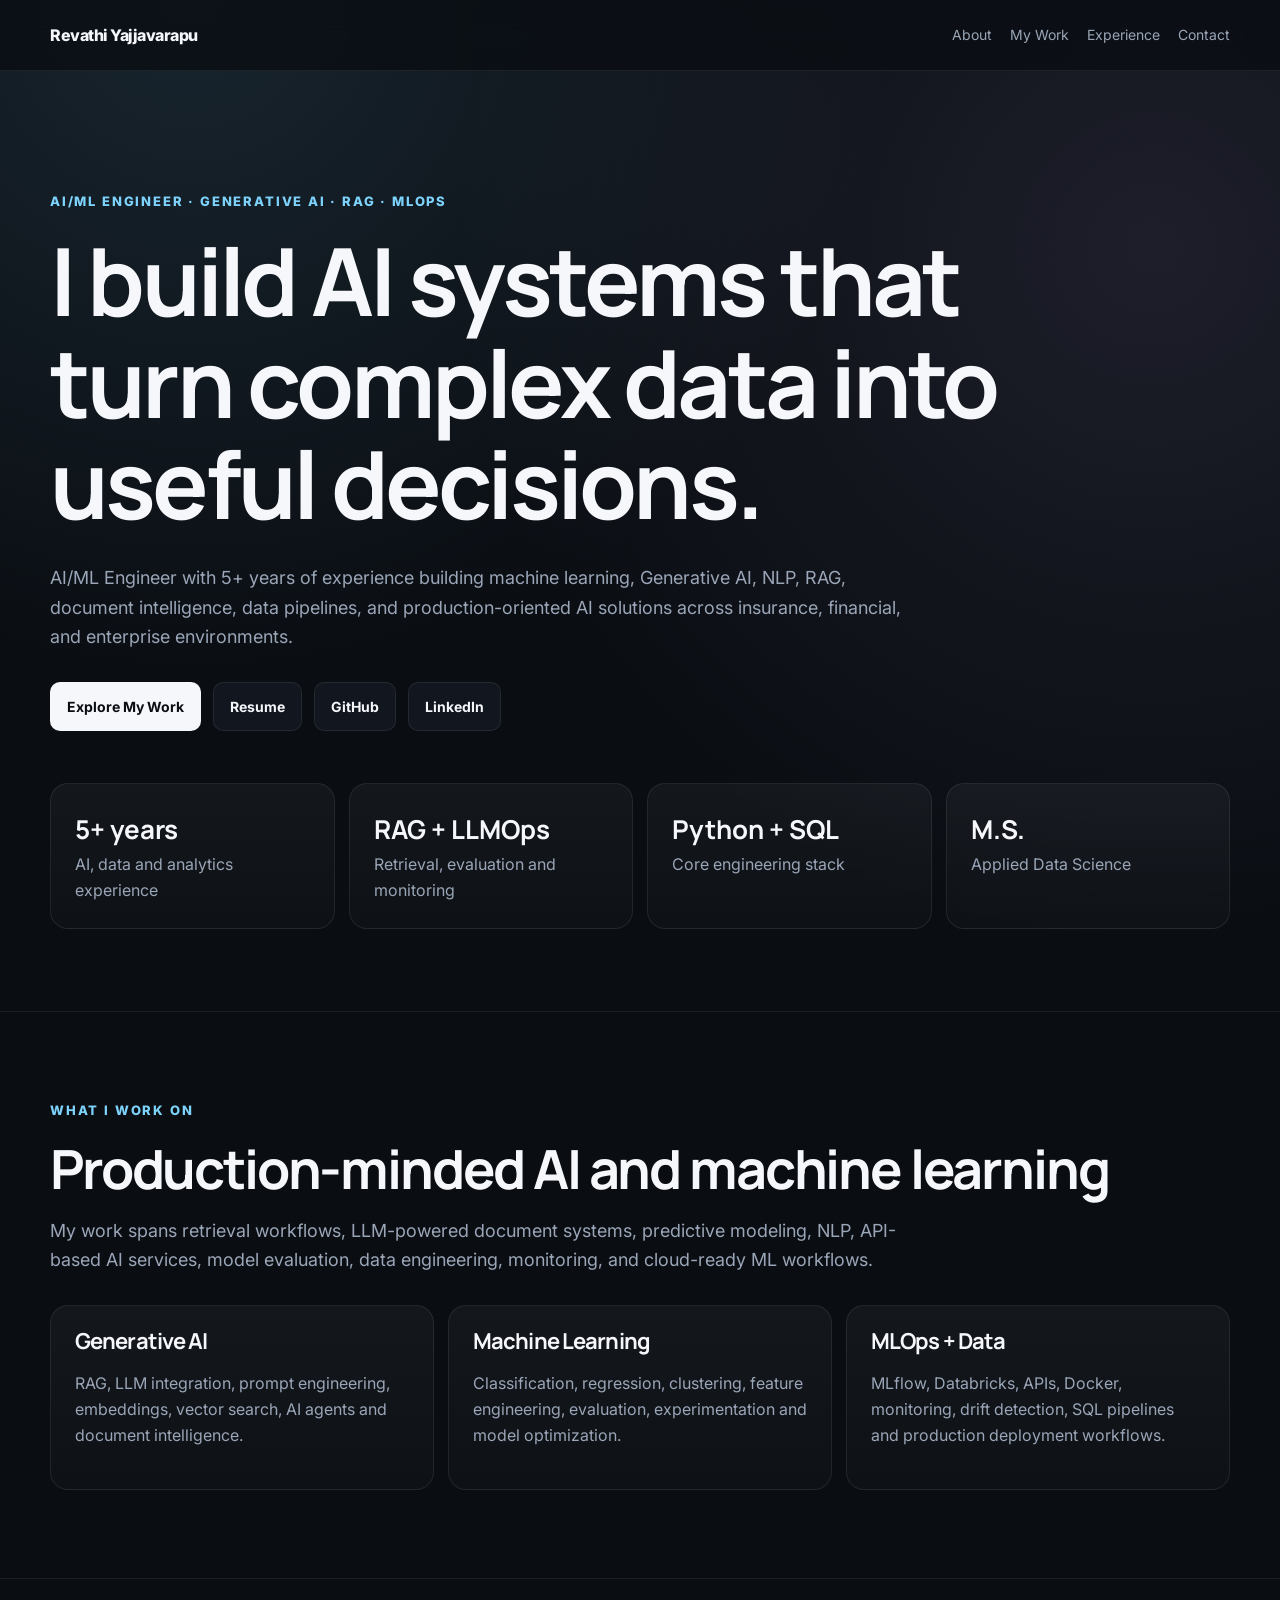
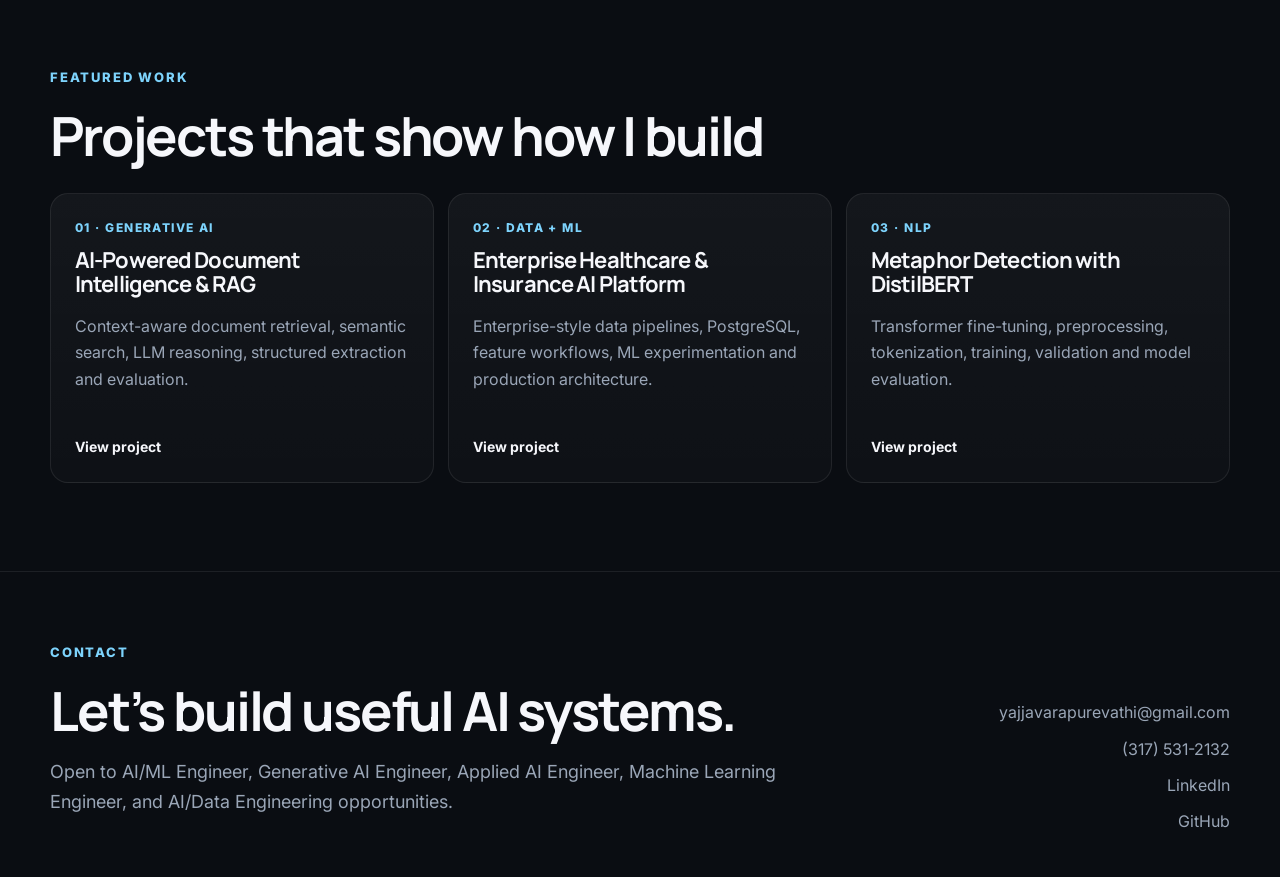
==== index.html @ 1f5640b7 "Initial AI ML portfolio" ====
<!DOCTYPE html>
<html lang="en"><head>
<meta charset="UTF-8"><meta name="viewport" content="width=device-width,initial-scale=1">
<meta name="description" content="Revathi Yajjavarapu AI/ML Engineer portfolio">
<title>Revathi Yajjavarapu | AI/ML Engineer</title>
<link rel="preconnect" href="https://fonts.googleapis.com"><link rel="preconnect" href="https://fonts.gstatic.com" crossorigin>
<link href="https://fonts.googleapis.com/css2?family=Inter:wght@400;500;600;700&family=Manrope:wght@600;700;800&display=swap" rel="stylesheet">
<link rel="stylesheet" href="assets/style.css">
</head><body>
<nav><div class="wrap nav">
<a class="brand" href="index.html">Revathi Yajjavarapu</a>
<div class="links">
<a href="about.html">About</a>
<a href="mywork.html">My Work</a>
<a href="experience.html">Experience</a>
<a href="contact.html">Contact</a>
</div></div></nav>

<main>
<section class="hero"><div class="wrap">
<div class="eyebrow">AI/ML Engineer · Generative AI · RAG · MLOps</div>
<h1>I build AI systems that turn complex data into useful decisions.</h1>
<p>AI/ML Engineer with 5+ years of experience building machine learning, Generative AI, NLP, RAG, document intelligence, data pipelines, and production-oriented AI solutions across insurance, financial, and enterprise environments.</p>
<div class="actions">
<a class="btn primary" href="mywork.html">Explore My Work</a>
<a class="btn" href="resume/Revathi_Yajjavarapu_Resume.docx">Resume</a>
<a class="btn" target="_blank" href="https://github.com/yajjavarapurevathi/">GitHub</a>
<a class="btn" target="_blank" href="https://www.linkedin.com/in/revathi-yajjavarapu/">LinkedIn</a>
</div>
<div class="stats">
<div class="card stat"><strong>5+ years</strong><span>AI, data and analytics experience</span></div>
<div class="card stat"><strong>RAG + LLMOps</strong><span>Retrieval, evaluation and monitoring</span></div>
<div class="card stat"><strong>Python + SQL</strong><span>Core engineering stack</span></div>
<div class="card stat"><strong>M.S.</strong><span>Applied Data Science</span></div>
</div></div></section>

<section><div class="wrap"><div class="eyebrow">What I Work On</div><h2>Production-minded AI and machine learning</h2>
<p class="lead">My work spans retrieval workflows, LLM-powered document systems, predictive modeling, NLP, API-based AI services, model evaluation, data engineering, monitoring, and cloud-ready ML workflows.</p>
<div class="grid-3" style="margin-top:30px">
<div class="card"><h3>Generative AI</h3><p>RAG, LLM integration, prompt engineering, embeddings, vector search, AI agents and document intelligence.</p></div>
<div class="card"><h3>Machine Learning</h3><p>Classification, regression, clustering, feature engineering, evaluation, experimentation and model optimization.</p></div>
<div class="card"><h3>MLOps + Data</h3><p>MLflow, Databricks, APIs, Docker, monitoring, drift detection, SQL pipelines and production deployment workflows.</p></div>
</div></div></section>

<section><div class="wrap"><div class="eyebrow">Featured Work</div><h2>Projects that show how I build</h2>
<div class="grid-3" style="margin-top:28px">
<a class="card project-card" href="projects/rag-document-intelligence.html"><div><div class="num">01 · Generative AI</div><h3>AI-Powered Document Intelligence & RAG</h3><p>Context-aware document retrieval, semantic search, LLM reasoning, structured extraction and evaluation.</p></div><div class="go">View project</div></a>
<a class="card project-card" href="projects/healthcare-insurance-platform.html"><div><div class="num">02 · Data + ML</div><h3>Enterprise Healthcare & Insurance AI Platform</h3><p>Enterprise-style data pipelines, PostgreSQL, feature workflows, ML experimentation and production architecture.</p></div><div class="go">View project</div></a>
<a class="card project-card" href="projects/metaphor-detection.html"><div><div class="num">03 · NLP</div><h3>Metaphor Detection with DistilBERT</h3><p>Transformer fine-tuning, preprocessing, tokenization, training, validation and model evaluation.</p></div><div class="go">View project</div></a>
</div></div></section>
</main>

<footer class="footer"><div class="wrap contact-grid">
<div><div class="eyebrow">Contact</div><h2>Let’s build useful AI systems.</h2>
<p class="lead">Open to AI/ML Engineer, Generative AI Engineer, Applied AI Engineer, Machine Learning Engineer, and AI/Data Engineering opportunities.</p></div>
<div class="contact-links">
<a href="mailto:yajjavarapurevathi@gmail.com">yajjavarapurevathi@gmail.com</a>
<a href="tel:+13175312132">(317) 531-2132</a>
<a target="_blank" href="https://www.linkedin.com/in/revathi-yajjavarapu/">LinkedIn</a>
<a target="_blank" href="https://github.com/yajjavarapurevathi/">GitHub</a>
</div></div></footer>
</body></html>
---- assets/style.css ----
:root{
  --bg:#0a0d12;--panel:#11161f;--panel2:#151c27;--text:#f6f7fb;--muted:#9aa6b7;
  --line:rgba(255,255,255,.08);--accent:#7dd3fc;--accent2:#c4b5fd;--max:1180px;
}
*{box-sizing:border-box} html{scroll-behavior:smooth}
body{margin:0;font-family:Inter,system-ui,-apple-system,BlinkMacSystemFont,"Segoe UI",sans-serif;background:
radial-gradient(circle at 15% 0%,rgba(125,211,252,.12),transparent 26%),
radial-gradient(circle at 90% 10%,rgba(196,181,253,.10),transparent 28%),var(--bg);color:var(--text);line-height:1.65}
a{color:inherit;text-decoration:none}.wrap{width:min(var(--max),calc(100% - 40px));margin:auto}
nav{position:sticky;top:0;z-index:99;background:rgba(10,13,18,.78);backdrop-filter:blur(18px);border-bottom:1px solid var(--line)}
.nav{min-height:70px;display:flex;align-items:center;justify-content:space-between;gap:18px}
.brand{font-weight:800;letter-spacing:-.03em}.links{display:flex;gap:18px;flex-wrap:wrap;color:var(--muted);font-size:14px}
.links a:hover{color:var(--text)}.hero{padding:120px 0 82px}.eyebrow{font-size:13px;font-weight:800;text-transform:uppercase;letter-spacing:.14em;color:var(--accent);margin-bottom:18px}
h1,h2,h3{font-family:Manrope,Inter,sans-serif;line-height:1.08;letter-spacing:-.04em;margin:0}
h1{font-size:clamp(52px,8vw,94px);max-width:1050px}h2{font-size:clamp(34px,5vw,54px);margin-bottom:18px}h3{font-size:22px}
.hero p,.lead{color:var(--muted);max-width:860px;font-size:18px}.hero p{margin:28px 0 30px}.actions{display:flex;flex-wrap:wrap;gap:12px}
.btn{padding:12px 16px;border-radius:10px;border:1px solid var(--line);background:var(--panel);font-weight:700;font-size:14px;transition:.2s ease}
.btn:hover{transform:translateY(-2px);border-color:rgba(255,255,255,.22)}.btn.primary{background:var(--text);color:var(--bg)}
section{padding:88px 0;border-bottom:1px solid var(--line)}
.stats,.grid-3,.grid-2{display:grid;gap:14px}.stats{grid-template-columns:repeat(4,1fr);margin-top:52px}.grid-3{grid-template-columns:repeat(3,1fr)}.grid-2{grid-template-columns:repeat(2,1fr)}
.card{background:linear-gradient(180deg,rgba(255,255,255,.045),rgba(255,255,255,.018));border:1px solid var(--line);border-radius:18px;padding:24px}
.stat strong{display:block;font-family:Manrope,sans-serif;font-size:26px}.stat span,.card p,.muted{color:var(--muted)}
.tags{display:flex;flex-wrap:wrap;gap:8px;margin-top:16px}.tag{font-size:12px;padding:6px 9px;border-radius:999px;border:1px solid var(--line);background:rgba(255,255,255,.04);color:#dce3ed}
.project-card{display:flex;flex-direction:column;justify-content:space-between;min-height:290px}.project-card .num{color:var(--accent);font-size:12px;font-weight:800;letter-spacing:.12em;text-transform:uppercase}
.project-card h3{margin:12px 0}.project-card .go{margin-top:18px;font-weight:700;font-size:14px}.project-card:hover{border-color:rgba(125,211,252,.32)}
.role{padding:26px}.role-top{display:flex;justify-content:space-between;gap:20px;align-items:flex-start}.role small{color:var(--muted)}
.skill-group h3{margin-bottom:10px}.skill-group p{margin:0}
.page-hero{padding:94px 0 56px}.page-hero h1{font-size:clamp(42px,6vw,70px)}.page-hero .lead{margin-top:22px}
.project-layout{display:grid;grid-template-columns:1fr 300px;gap:28px;align-items:start}.toc{position:sticky;top:96px}.toc a{display:block;padding:8px 0;color:var(--muted);font-size:14px}.toc a:hover{color:var(--text)}
.prose h2{font-size:36px;margin-top:8px}.prose h3{font-size:24px;margin:28px 0 10px}.prose p,.prose li{color:var(--muted)}.prose ul{padding-left:22px}
.flow{display:flex;flex-wrap:wrap;gap:8px;align-items:center;margin:18px 0 28px}.flow span{padding:9px 12px;border:1px solid var(--line);background:var(--panel);border-radius:10px;font-size:13px}.arrow{color:var(--muted)}
.footer{padding:70px 0 42px}.contact-grid{display:grid;grid-template-columns:1.3fr .7fr;gap:30px;align-items:end}.contact-links{display:grid;gap:10px;justify-items:end}.contact-links a{color:var(--muted)}
.kicker{font-size:13px;color:var(--accent);font-weight:700;text-transform:uppercase;letter-spacing:.11em}
.note{border-left:3px solid var(--accent);padding:4px 0 4px 16px;color:var(--muted);margin:22px 0}
@media(max-width:900px){.stats,.grid-3{grid-template-columns:1fr 1fr}.grid-2,.project-layout,.contact-grid{grid-template-columns:1fr}.toc{position:static}.contact-links{justify-items:start}.links{display:none}}
@media(max-width:560px){.wrap{width:min(var(--max),calc(100% - 26px))}.hero{padding-top:84px}.stats,.grid-3{grid-template-columns:1fr}section{padding:68px 0}h1{font-size:50px}}
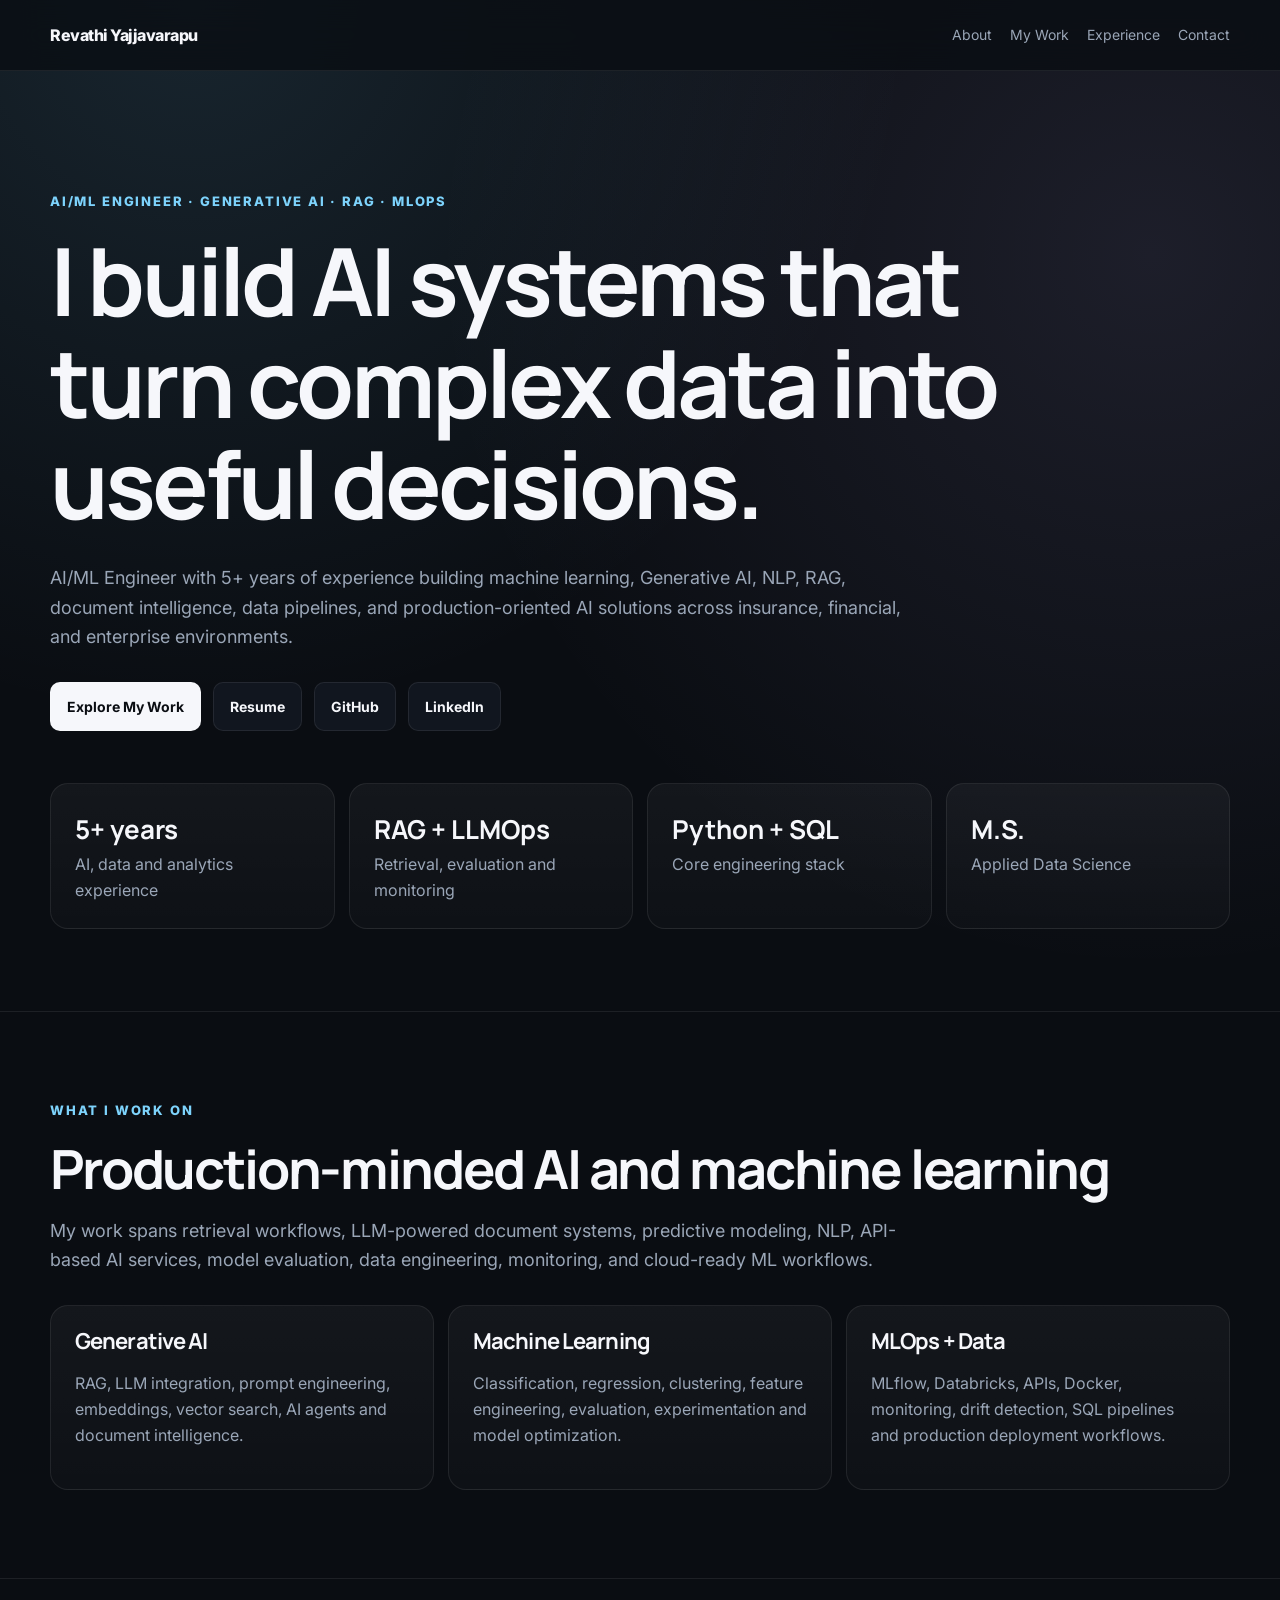
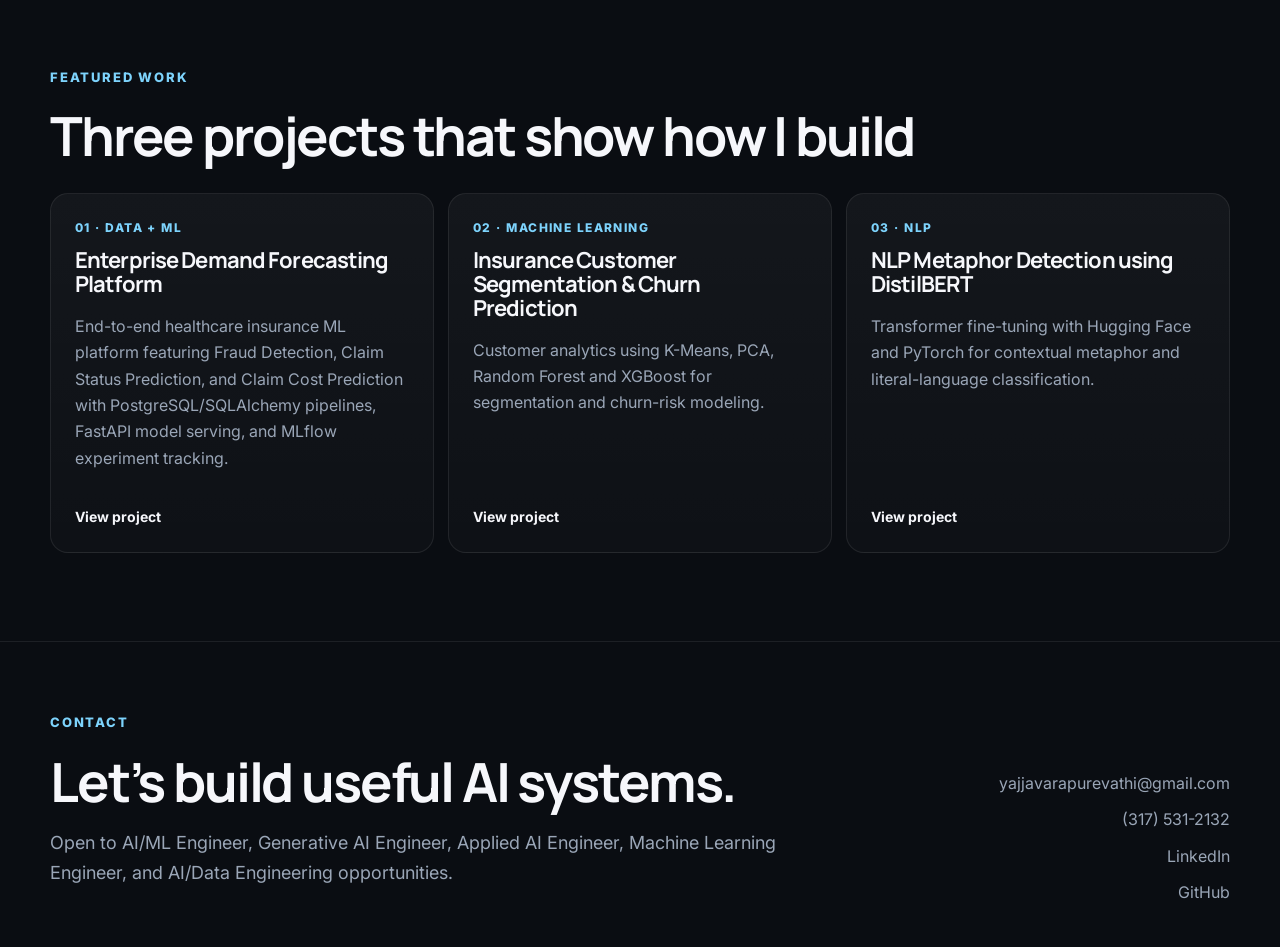
==== commit e95cc662: "portfolio" ====
--- a/index.html
+++ b/index.html
@@ -42,11 +42,11 @@
 <div class="card"><h3>MLOps + Data</h3><p>MLflow, Databricks, APIs, Docker, monitoring, drift detection, SQL pipelines and production deployment workflows.</p></div>
 </div></div></section>
 
-<section><div class="wrap"><div class="eyebrow">Featured Work</div><h2>Projects that show how I build</h2>
+<section><div class="wrap"><div class="eyebrow">Featured Work</div><h2>Three projects that show how I build</h2>
 <div class="grid-3" style="margin-top:28px">
-<a class="card project-card" href="projects/rag-document-intelligence.html"><div><div class="num">01 · Generative AI</div><h3>AI-Powered Document Intelligence & RAG</h3><p>Context-aware document retrieval, semantic search, LLM reasoning, structured extraction and evaluation.</p></div><div class="go">View project</div></a>
-<a class="card project-card" href="projects/healthcare-insurance-platform.html"><div><div class="num">02 · Data + ML</div><h3>Enterprise Healthcare & Insurance AI Platform</h3><p>Enterprise-style data pipelines, PostgreSQL, feature workflows, ML experimentation and production architecture.</p></div><div class="go">View project</div></a>
-<a class="card project-card" href="projects/metaphor-detection.html"><div><div class="num">03 · NLP</div><h3>Metaphor Detection with DistilBERT</h3><p>Transformer fine-tuning, preprocessing, tokenization, training, validation and model evaluation.</p></div><div class="go">View project</div></a>
+<a class="card project-card" href="projects/healthcare-insurance-platform.html"><div><div class="num">01 · Data + ML</div><h3>Enterprise Demand Forecasting Platform</h3><p>End-to-end healthcare insurance ML platform featuring Fraud Detection, Claim Status Prediction, and Claim Cost Prediction with PostgreSQL/SQLAlchemy pipelines, FastAPI model serving, and MLflow experiment tracking.</p></div><div class="go">View project</div></a>
+<a class="card project-card" href="projects/churn-prediction.html"><div><div class="num">02 · Machine Learning</div><h3>Insurance Customer Segmentation & Churn Prediction</h3><p>Customer analytics using K-Means, PCA, Random Forest and XGBoost for segmentation and churn-risk modeling.</p></div><div class="go">View project</div></a>
+<a class="card project-card" href="projects/metaphor-detection.html"><div><div class="num">03 · NLP</div><h3>NLP Metaphor Detection using DistilBERT</h3><p>Transformer fine-tuning with Hugging Face and PyTorch for contextual metaphor and literal-language classification.</p></div><div class="go">View project</div></a>
 </div></div></section>
 </main>
 
